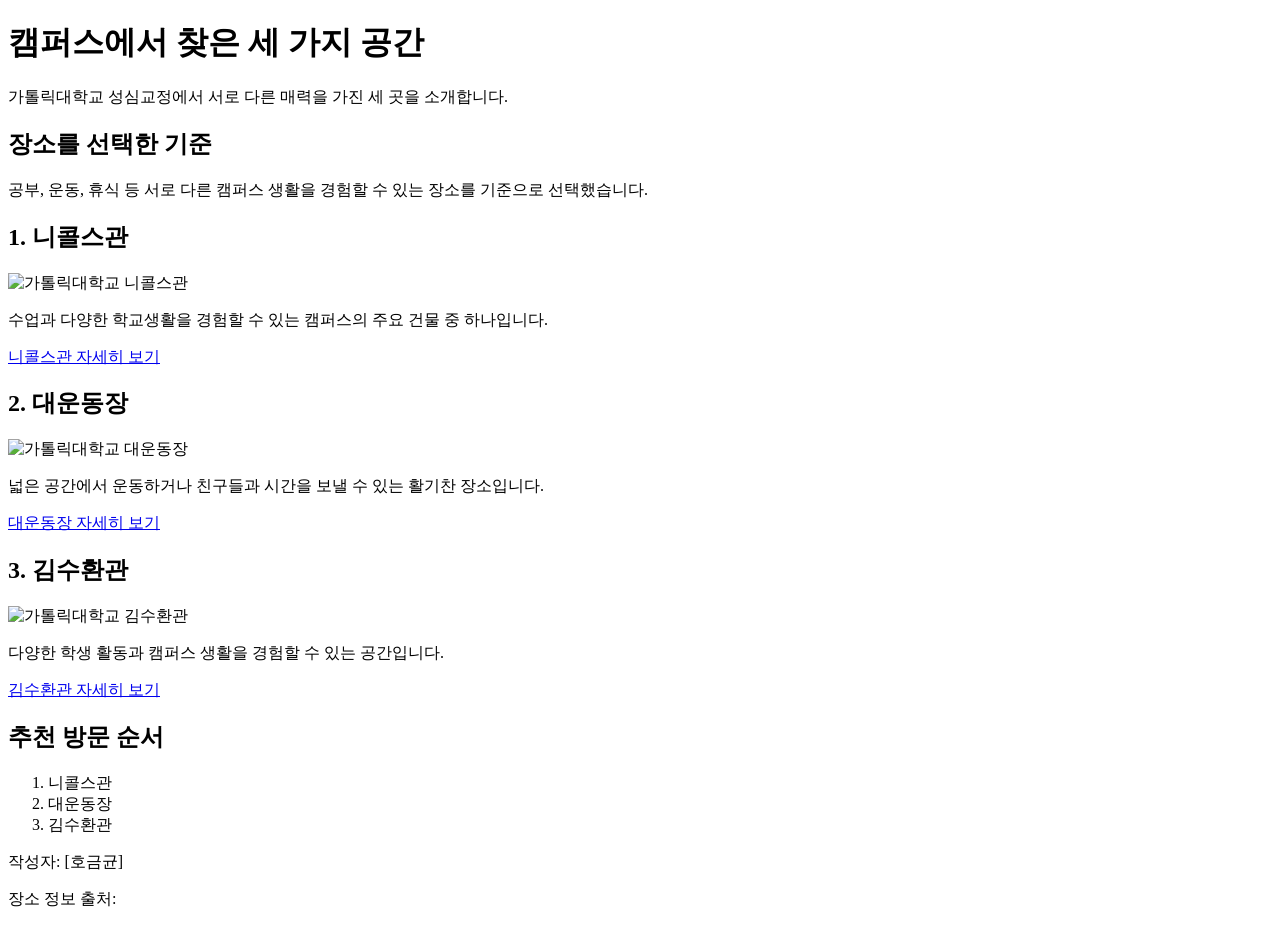
==== index.html @ 9966627e "Create index.html for campus space introduction This HTML file introduces three distinct spaces foun" ====
<!DOCTYPE html>
<html lang="ko">
<head>
   <meta charset="UTF-8">
   <meta name="viewport" content="width=device-width, initial-scale=1.0">
   <title>캠퍼스에서 찾은 세 가지 공간</title>
</head>

<body>

   <header>
       <h1>캠퍼스에서 찾은 세 가지 공간</h1>
       <p>
           가톨릭대학교 성심교정에서 서로 다른 매력을 가진
           세 곳을 소개합니다.
       </p >
   </header>

   <main>

       <section>
           <h2>장소를 선택한 기준</h2>
           <p>
               공부, 운동, 휴식 등 서로 다른 캠퍼스 생활을
               경험할 수 있는 장소를 기준으로 선택했습니다.
           </p >
       </section>

       <section>
           <h2>1. 니콜스관</h2>

           <img
               src="images/place1.jpg"
               alt="가톨릭대학교 니콜스관"
               width="400"
           >

           <p>
               수업과 다양한 학교생활을 경험할 수 있는
               캠퍼스의 주요 건물 중 하나입니다.
           </p >

           <p>
               <a href=" ">니콜스관 자세히 보기</a >
           </p >
       </section>

       <section>
           <h2>2. 대운동장</h2>

           <img
               src="images/place2.jpg"
               alt="가톨릭대학교 대운동장"
               width="400"
           >

           <p>
               넓은 공간에서 운동하거나 친구들과 시간을
               보낼 수 있는 활기찬 장소입니다.
           </p >

           <p>
               <a href="place2.html">대운동장 자세히 보기</a >
           </p >
       </section>

       <section>
           <h2>3. 김수환관</h2>

           <img
               src="images/place3.jpg"
               alt="가톨릭대학교 김수환관"
               width="400"
           >

           <p>
               다양한 학생 활동과 캠퍼스 생활을
               경험할 수 있는 공간입니다.
           </p >

           <p>
               <a href="place3.html">김수환관 자세히 보기</a >
           </p >
       </section>

       <section>
           <h2>추천 방문 순서</h2>
           <ol>
               <li>니콜스관</li>
               <li>대운동장</li>
               <li>김수환관</li>
           </ol>
       </section>

   </main>

   <footer>
       <p>작성자: [호금균]</p >
       <p>장소 정보 출처:
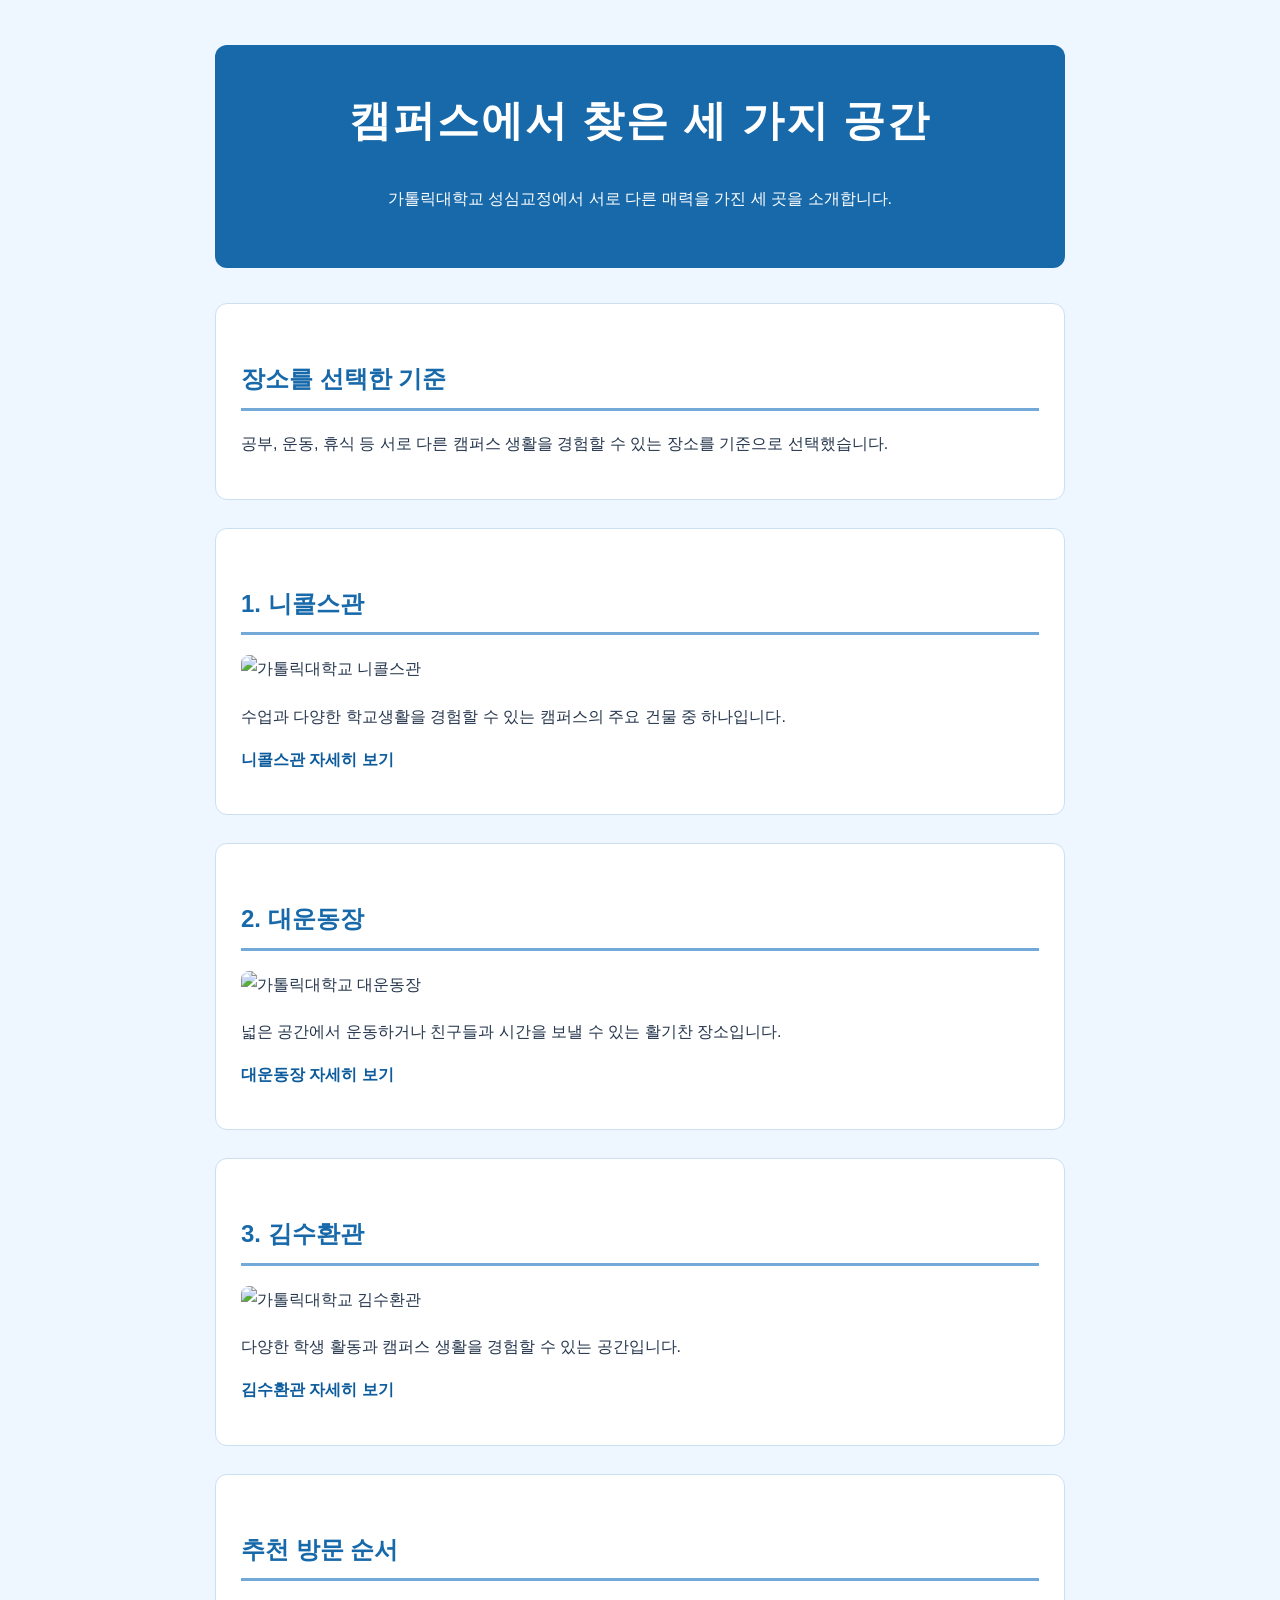
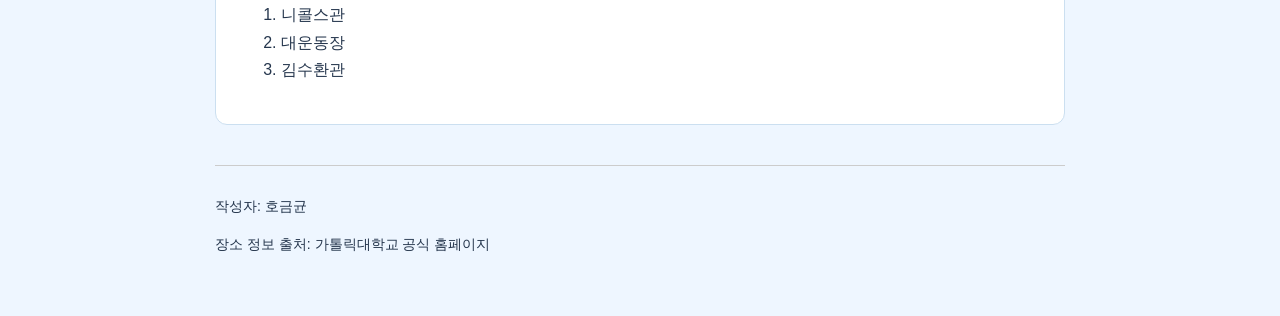
==== commit e00a29af: "Update index.html" ====
--- a/index.html
+++ b/index.html
@@ -1,99 +1,127 @@
 <!DOCTYPE html>
 <html lang="ko">
+
 <head>
-   <meta charset="UTF-8">
-   <meta name="viewport" content="width=device-width, initial-scale=1.0">
-   <title>캠퍼스에서 찾은 세 가지 공간</title>
+    <meta charset="UTF-8">
+    <meta name="viewport" content="width=device-width, initial-scale=1.0">
+
+    <title>캠퍼스에서 찾은 세 가지 공간</title>
+
+    <link rel="stylesheet" href="styles.css">
 </head>
 
-<body>
+<body class="home-page">
 
-   <header>
-       <h1>캠퍼스에서 찾은 세 가지 공간</h1>
-       <p>
-           가톨릭대학교 성심교정에서 서로 다른 매력을 가진
-           세 곳을 소개합니다.
-       </p >
-   </header>
+    <header>
+        <h1>캠퍼스에서 찾은 세 가지 공간</h1>
 
-   <main>
+        <p>
+            가톨릭대학교 성심교정에서 서로 다른 매력을 가진
+            세 곳을 소개합니다.
+        </p >
+    </header>
 
-       <section>
-           <h2>장소를 선택한 기준</h2>
-           <p>
-               공부, 운동, 휴식 등 서로 다른 캠퍼스 생활을
-               경험할 수 있는 장소를 기준으로 선택했습니다.
-           </p >
-       </section>
+    <main>
 
-       <section>
-           <h2>1. 니콜스관</h2>
+        <section>
+            <h2>장소를 선택한 기준</h2>
 
-           <img
-               src="images/place1.jpg"
-               alt="가톨릭대학교 니콜스관"
-               width="400"
-           >
+            <p>
+                공부, 운동, 휴식 등 서로 다른 캠퍼스 생활을
+                경험할 수 있는 장소를 기준으로 선택했습니다.
+            </p >
+        </section>
 
-           <p>
-               수업과 다양한 학교생활을 경험할 수 있는
-               캠퍼스의 주요 건물 중 하나입니다.
-           </p >
 
-           <p>
-               <a href=" ">니콜스관 자세히 보기</a >
-           </p >
-       </section>
+        <section>
+            <h2>1. 니콜스관</h2>
 
-       <section>
-           <h2>2. 대운동장</h2>
+            <img
+                src="images/place1.jpg"
+                alt="가톨릭대학교 니콜스관"
+            >
 
-           <img
-               src="images/place2.jpg"
-               alt="가톨릭대학교 대운동장"
-               width="400"
-           >
+            <p>
+                수업과 다양한 학교생활을 경험할 수 있는
+                캠퍼스의 주요 건물 중 하나입니다.
+            </p >
 
-           <p>
-               넓은 공간에서 운동하거나 친구들과 시간을
-               보낼 수 있는 활기찬 장소입니다.
-           </p >
+            <p>
+                <a href=" ">
+                    니콜스관 자세히 보기
+                </a >
+            </p >
+        </section>
 
-           <p>
-               <a href="place2.html">대운동장 자세히 보기</a >
-           </p >
-       </section>
 
-       <section>
-           <h2>3. 김수환관</h2>
+        <section>
+            <h2>2. 대운동장</h2>
 
-           <img
-               src="images/place3.jpg"
-               alt="가톨릭대학교 김수환관"
-               width="400"
-           >
+            <img
+                src="images/place2.jpg"
+                alt="가톨릭대학교 대운동장"
+            >
 
-           <p>
-               다양한 학생 활동과 캠퍼스 생활을
-               경험할 수 있는 공간입니다.
-           </p >
+            <p>
+                넓은 공간에서 운동하거나 친구들과 시간을
+                보낼 수 있는 활기찬 장소입니다.
+            </p >
 
-           <p>
-               <a href="place3.html">김수환관 자세히 보기</a >
-           </p >
-       </section>
+            <p>
+                <a href="place2.html">
+                    대운동장 자세히 보기
+                </a >
+            </p >
+        </section>
 
-       <section>
-           <h2>추천 방문 순서</h2>
-           <ol>
-               <li>니콜스관</li>
-               <li>대운동장</li>
-               <li>김수환관</li>
-           </ol>
-       </section>
 
-   </main>
+        <section>
+            <h2>3. 김수환관</h2>
 
-   <footer>
-       <p>작성자: [호금균]</p >
-       <p>장소 정보 출처:
+            <img
+                src="images/place3.jpg"
+                alt="가톨릭대학교 김수환관"
+            >
+
+            <p>
+                다양한 학생 활동과 캠퍼스 생활을
+                경험할 수 있는 공간입니다.
+            </p >
+
+            <p>
+                <a href="place3.html">
+                    김수환관 자세히 보기
+                </a >
+            </p >
+        </section>
+
+
+        <section>
+            <h2>추천 방문 순서</h2>
+
+            <ol>
+                <li>니콜스관</li>
+                <li>대운동장</li>
+                <li>김수환관</li>
+            </ol>
+        </section>
+
+    </main>
+
+
+    <footer>
+
+        <p>
+            작성자: 호금균
+        </p >
+
+        <p>
+            장소 정보 출처:
+            가톨릭대학교 공식 홈페이지
+        </p >
+
+    </footer>
+
+</body>
+
+</html>
--- a/styles.css
+++ b/styles.css
@@ -0,0 +1,280 @@
+/* =========================
+  기본 설정
+========================= */
+
+* {
+   box-sizing: border-box;
+}
+
+body {
+   margin: 0;
+   padding: 45px 20px;
+   font-family: Arial, "Noto Sans KR", sans-serif;
+   line-height: 1.7;
+}
+
+header,
+main,
+nav,
+footer {
+   width: 100%;
+   max-width: 850px;
+   margin-left: auto;
+   margin-right: auto;
+}
+
+header {
+   margin-bottom: 35px;
+}
+
+h1 {
+   margin-top: 0;
+}
+
+h2 {
+   margin-top: 30px;
+}
+
+section {
+   margin-bottom: 28px;
+}
+
+img {
+   display: block;
+   max-width: 100%;
+   height: auto;
+   margin: 20px auto;
+}
+
+a {
+   text-decoration: none;
+}
+
+a:hover {
+   text-decoration: underline;
+}
+
+nav {
+   margin-top: 40px;
+}
+
+footer {
+   margin-top: 40px;
+   font-size: 14px;
+}
+
+
+/* =========================
+  메인 페이지
+  파란색 캠퍼스 가이드 스타일
+========================= */
+
+.home-page {
+   background-color: #eef6ff;
+   color: #25364d;
+}
+
+.home-page header {
+   background-color: #1769aa;
+   color: white;
+   padding: 40px 30px;
+   border-radius: 12px;
+   text-align: center;
+}
+
+.home-page h1 {
+   font-size: 42px;
+   letter-spacing: 2px;
+}
+
+.home-page h2 {
+   color: #1769aa;
+   border-bottom: 3px solid #73a9d8;
+   padding-bottom: 8px;
+}
+
+.home-page section {
+   background-color: white;
+   padding: 25px;
+
+   border-radius: 12px;
+   border: 1px solid #cbdff0;
+}
+
+.home-page img {
+   border-radius: 8px;
+}
+
+.home-page a {
+   color: #0b5b9d;
+   font-weight: bold;
+}
+
+
+/* =========================
+  니콜스관
+  차분한 학술 스타일
+========================= */
+
+.nichols-page {
+   background-color: #edf1f4;
+   color: #303942;
+}
+
+.nichols-page header {
+   padding: 30px;
+   border-left: 8px solid #445d73;
+   background-color: #ffffff;
+}
+
+.nichols-page h1 {
+   color: #344b5e;
+   font-size: 38px;
+}
+
+.nichols-page h2 {
+   color: #445d73;
+   border-bottom: 1px solid #8799a8;
+   padding-bottom: 7px;
+}
+
+.nichols-page section {
+   background-color: white;
+   padding: 22px 26px;
+   border-left: 3px solid #9babb8;
+}
+
+.nichols-page img {
+   border-radius: 2px;
+   border: 5px solid white;
+   box-shadow: 0 3px 10px rgba(0, 0, 0, 0.15);
+}
+
+.nichols-page a {
+   color: #365f7d;
+}
+
+
+/* =========================
+  대운동장
+  활동적인 스포츠 스타일
+========================= */
+
+.stadium-page {
+   background-color: #fff4e6;
+   color: #382d25;
+}
+
+.stadium-page header {
+   background-color: #e96b2c;
+   color: white;
+   padding: 35px 28px;
+   border-radius: 4px;
+}
+
+.stadium-page h1 {
+   font-size: 44px;
+   text-transform: uppercase;
+}
+
+.stadium-page h2 {
+   color: #c6501b;
+   border-left: 7px solid #f39a4b;
+   padding-left: 12px;
+}
+
+.stadium-page section {
+   background-color: #ffffff;
+   padding: 24px;
+   border-radius: 5px;
+   box-shadow: 4px 4px 0 #f2c49d;
+}
+
+.stadium-page img {
+   border-radius: 4px;
+}
+
+.stadium-page a {
+   color: #bd4918;
+   font-weight: bold;
+}
+
+
+/* =========================
+  김수환관
+  현대적인 건축 스타일
+========================= */
+
+.kim-page {
+   background-color: #f3f0f7;
+   color: #37333d;
+}
+
+.kim-page header {
+   text-align: center;
+   padding: 38px 25px;
+   background-color: #55486c;
+   color: white;
+   border-radius: 20px 20px 4px 4px;
+}
+
+.kim-page h1 {
+   font-size: 40px;
+   letter-spacing: 3px;
+}
+
+.kim-page h2 {
+   color: #67557e;
+   border-bottom: 3px dotted #a99bb9;
+   padding-bottom: 9px;
+}
+
+.kim-page section {
+   background-color: white;
+   padding: 25px;
+
+   border-radius: 18px 4px 18px 4px;
+}
+
+.kim-page img {
+   border-radius: 18px 4px 18px 4px;
+}
+
+.kim-page a {
+   color: #654d82;
+}
+
+
+/* =========================
+  내비게이션 / 하단
+========================= */
+
+nav {
+   padding-top: 20px;
+   border-top: 1px solid #aaaaaa;
+}
+
+footer {
+   padding-top: 15px;
+   border-top: 1px solid #cccccc;
+}
+
+
+/* =========================
+  모바일 반응형 디자인
+========================= */
+
+@media (max-width: 600px) {
+
+   body {
+       padding: 20px 14px;
+   }
+
+   header {
+       margin-bottom: 22px;
+   }
+
+   .home-page h1,
+   .nichols-page h1,
+   .stadium-page h1,
+
